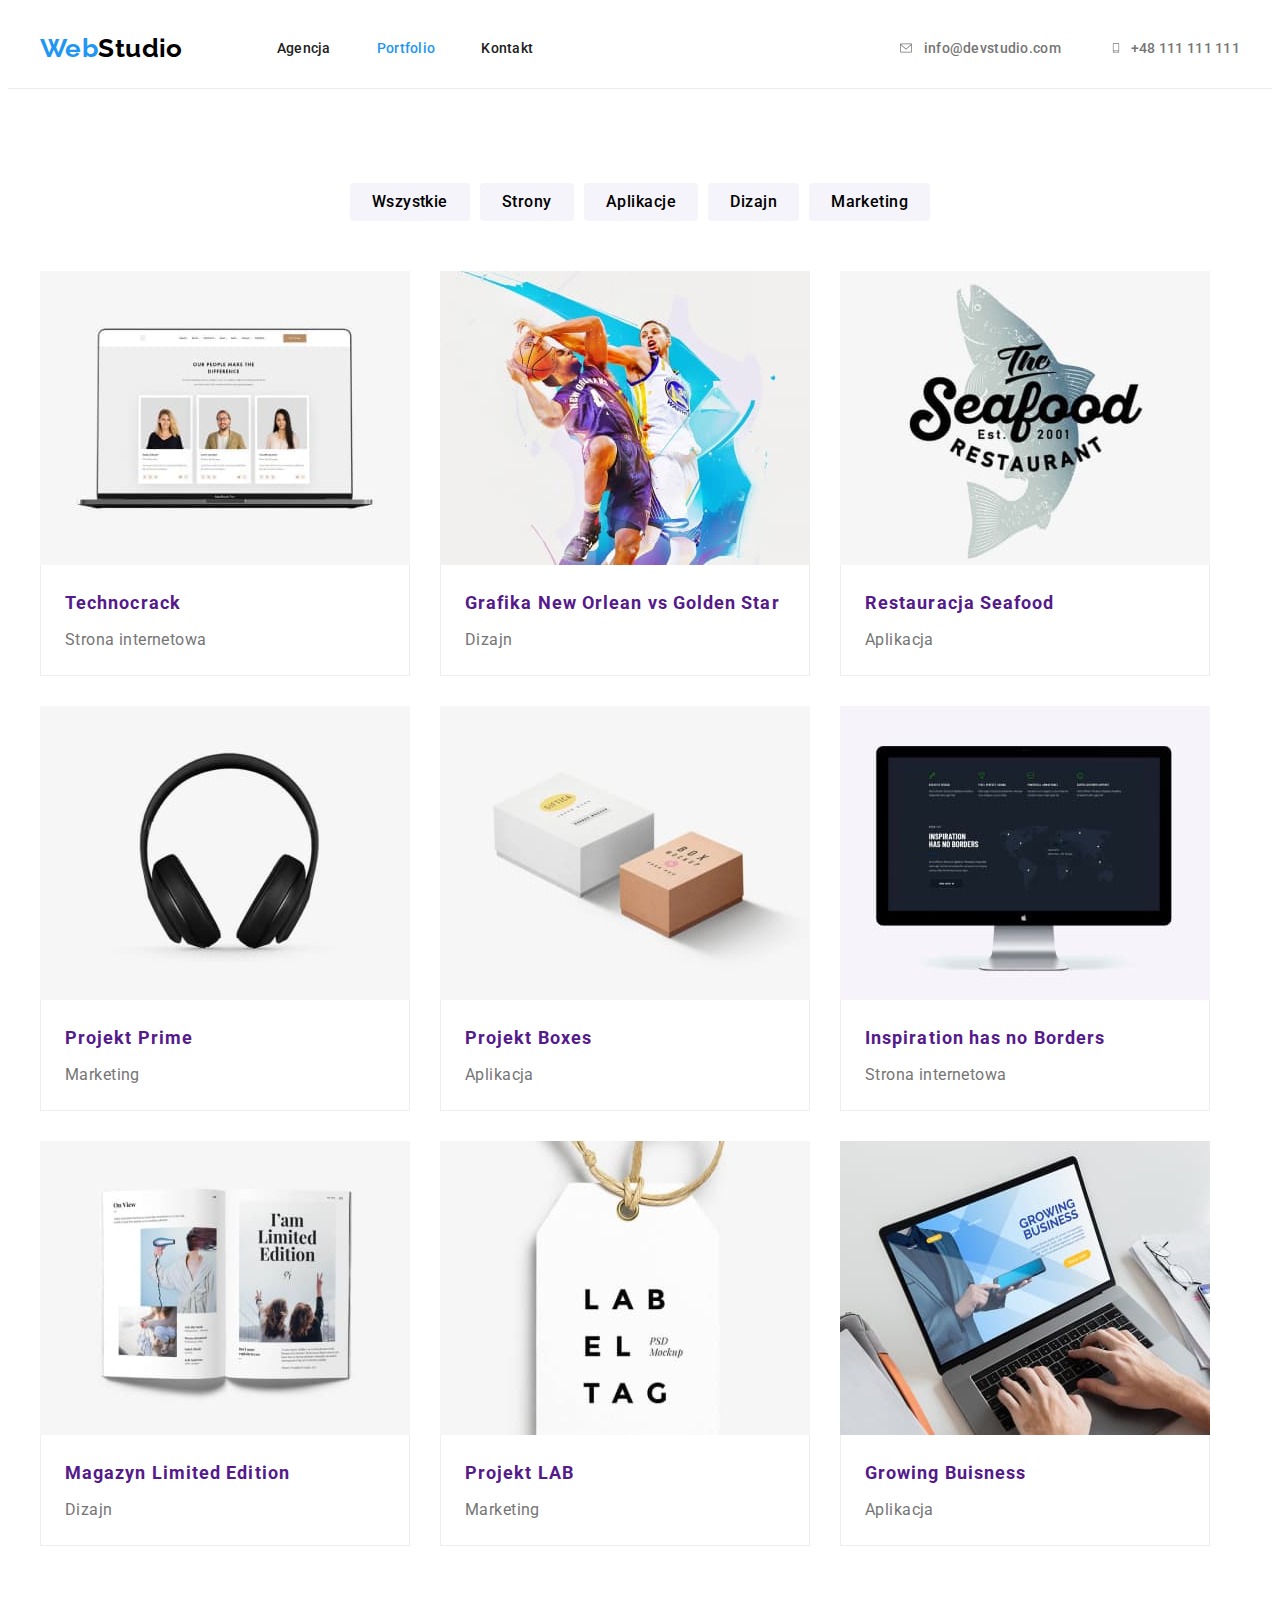
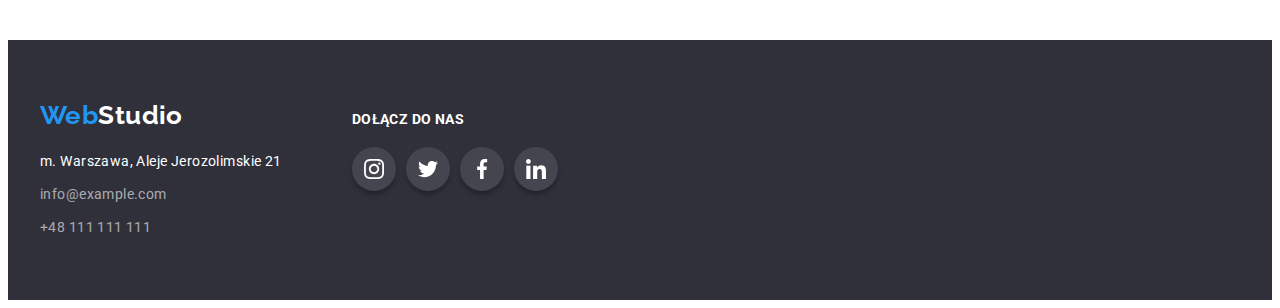
==== portfolio.html @ 5998f081 "Initial commit" ====
<!DOCTYPE html>
<html lang="pl">
  <!-- start head / metadane /-->
  <head>
    <meta charset="UTF-8" />
    <meta
      name="description"
      content="Projekt firmy Studio z Figma. Praca domowa #1 związana z kursem FullStack Developer w GoIT."
    />
    <meta http-equiv="X-UA-Compatible" content="IE=edge" />
    <meta name="viewport" content="width=device-width, initial-scale=1.0" />
    <link
      href="https://fonts.googleapis.com/css2?family=Raleway:wght@700&family=Roboto:wght@400;500;700;900&display=swap"
      rel="stylesheet"
    />
    <link rel="preconnect" href="https://fonts.googleapis.com" />
    <link rel="preconnect" href="https://fonts.gstatic.com" crossorigin />
    <link
      rel="stylesheet"
      href="https://cdnjs.cloudflare.com/ajax/libs/modern-normalize/2.0.0/modern-normalize.min.css"
      integrity="sha512-4xo8blKMVCiXpTaLzQSLSw3KFOVPWhm/TRtuPVc4WG6kUgjH6J03IBuG7JZPkcWMxJ5huwaBpOpnwYElP/m6wg=="
      crossorigin="anonymous"
      referrerpolicy="no-referrer"
    />
    <link rel="stylesheet" href="./css/styles.css" />
    <title>
      Studio - Portfolio | goit-markup-hw-02 | GoIT kurs FullStack Developer
    </title>
  </head>
  <!-- end head / metadane /-->

  <body>
    <!--start header-->
    <header>
      <div class="container top">
        <a class="logo-top" href="./index.html"
          ><span class="name-1">Web</span><span class="name-2">Studio</span></a
        >
        <nav class="navigation">
          <ul class="navigation-list list">
            <li class="navigation-item">
              <a href="./index.html" class="navigation-link">Agencja</a>
            </li>
            <li class="navigation-item">
              <a href="./portfolio.html" class="navigation-link current"
                >Portfolio</a
              >
            </li>
            <li class="navigation-item">
              <a href="#stopka" class="navigation-link">Kontakt</a>
            </li>
          </ul>
        </nav>
        <ul class="navigation-contact-list list">
          <li class="navigation-contact-item">
            <a href="mailto:info@devstudio.com" class="navigation-contact-link"
              ><svg class="icon-contact" width="16" height="12">
                <use
                  class="icon-envelope"
                  href="./images/icons.svg#icon-envelope"
                ></use>
              </svg>
              info@devstudio.com</a
            >
          </li>
          <li class="navigation-contact-item">
            <a href="tel:+48111111111" class="navigation-contact-link">
              <svg class="icon-contact" width="10" height="16">
                <use
                  class="icon-smartphone"
                  href="./images/icons.svg#icon-smartphone"
                ></use>
              </svg>
              +48 111 111 111</a
            >
          </li>
        </ul>
      </div>
    </header>
    <!--end header-->

    <!--start main-->
    <main>
      <section class="section">
        <div class="container">
          <ul class="button-portfolio-list list">
            <li>
              <button class="button-portfolio-item" type="button">
                Wszystkie
              </button>
            </li>
            <li>
              <button class="button-portfolio-item" type="button">
                Strony
              </button>
            </li>
            <li>
              <button class="button-portfolio-item" type="button">
                Aplikacje
              </button>
            </li>
            <li>
              <button class="button-portfolio-item" type="button">
                Dizajn
              </button>
            </li>
            <li>
              <button class="button-portfolio-item" type="button">
                Marketing
              </button>
            </li>
          </ul>
          <ul class="our-customers-list list">
            <li class="our-customers-item">
              <a class="our-customers-link" href=""
                ><img
                  class="logo-client-pic"
                  src="./images/portfolio/portfolio_project_img_1.jpg"
                  alt="laptop with pictures on it"
                  width="370"
                  height="294"
                />
                <div class="about-client">
                  <h3 class="client-name">Technocrack</h3>
                  <p class="client-service">Strona internetowa</p>
                </div></a
              >
            </li>
            <li class="our-customers-item">
              <a class="our-customers-link" href=""
                ><img
                  class="logo-client-pic"
                  src="./images/portfolio/portfolio_project_img_2.jpg"
                  alt="two basketball players fight for the ball in the air"
                  width="370"
                  height="294"
                />
                <div class="about-client">
                  <h3 class="client-name">Grafika New Orlean vs Golden Star</h3>
                  <p class="client-service">Dizajn</p>
                </div></a
              >
            </li>
            <li class="our-customers-item">
              <a class="our-customers-link" href=""
                ><img
                  class="logo-client-pic"
                  src="./images/portfolio/portfolio_project_img_3.jpg"
                  alt="restaurant name the seefood restaurant"
                  width="370"
                  height="294"
                />
                <div class="about-client">
                  <h3 class="client-name">Restauracja Seafood</h3>
                  <p class="client-service">Aplikacja</p>
                </div></a
              >
            </li>
            <li class="our-customers-item">
              <a class="our-customers-link" href=""
                ><img
                  class="logo-client-pic"
                  src="./images/portfolio/portfolio_project_img_4.jpg"
                  alt="black over-ear headphones"
                  width="370"
                  height="294"
                />
                <div class="about-client">
                  <h3 class="client-name">Projekt Prime</h3>
                  <p class="client-service">Marketing</p>
                </div></a
              >
            </li>
            <li class="our-customers-item">
              <a class="our-customers-link" href=""
                ><img
                  class="logo-client-pic"
                  src="./images/portfolio/portfolio_project_img_5.jpg"
                  alt="two cardboard boxes with company names"
                  width="370"
                  height="294"
                />
                <div class="about-client">
                  <h3 class="client-name">Projekt Boxes</h3>
                  <p class="client-service">Aplikacja</p>
                </div></a
              >
            </li>
            <li class="our-customers-item">
              <a class="our-customers-link" href=""
                ><img
                  class="logo-client-pic"
                  src="./images/portfolio/portfolio_project_img_6.jpg"
                  alt="monitor with web page turned on"
                  width="370"
                  height="294"
                />
                <div class="about-client">
                  <h3 class="client-name">Inspiration has no Borders</h3>
                  <p class="client-service">Strona internetowa</p>
                </div></a
              >
            </li>
            <li class="our-customers-item">
              <a class="our-customers-link" href=""
                ><img
                  class="logo-client-pic"
                  src="./images/portfolio/portfolio_project_img_7.jpg"
                  alt="limited series open book"
                  width="370"
                  height="294"
                />
                <div class="about-client">
                  <h3 class="client-name">Magazyn Limited Edition</h3>
                  <p class="client-service">Dizajn</p>
                </div></a
              >
            </li>
            <li class="our-customers-item">
              <a class="our-customers-link" href=""
                ><img
                  class="logo-client-pic"
                  src="./images/portfolio/portfolio_project_img_8.jpg"
                  alt="pendant design"
                  width="370"
                  height="294"
                />
                <div class="about-client">
                  <h3 class="client-name">Projekt LAB</h3>
                  <p class="client-service">Marketing</p>
                </div></a
              >
            </li>
            <li class="our-customers-item">
              <a class="our-customers-link" href=""
                ><img
                  class="logo-client-pic"
                  src="./images/portfolio/portfolio_project_img_9.jpg"
                  alt="someone is typing on a laptop keyboard"
                  width="370"
                  height="294"
                />
                <div class="about-client">
                  <h3 class="client-name">Growing Buisness</h3>
                  <p class="client-service">Aplikacja</p>
                </div></a
              >
            </li>
          </ul>
        </div>
      </section>
    </main>
    <!--end main-->

    <!--start footer-->
    <footer id="stopka" class="footer">
      <div class="container footer-wrap">
        <div class="bottom">
          <a class="logo-bottom" href="./index.html"
            ><span class="name-1">Web</span
            ><span class="name-3">Studio</span></a
          >
          <address class="address">
            <ul class="bottom-contact list">
              <li class="bottom-contact-item">
                <a
                  class="bottom-contact-address"
                  href="https://goo.gl/maps/BGaXXpHN84WvRaow5"
                  target="_blank"
                  rel="noreferrer noopener"
                  >m. Warszawa, Aleje Jerozolimskie 21</a
                >
              </li>
              <li class="bottom-contact-item">
                <a class="bottom-contact-link" href="mailto:info@example.com"
                  >info@example.com</a
                >
              </li>
              <li class="bottom-contact-item">
                <a class="bottom-contact-link" href="tel:+48111111111"
                  >+48 111 111 111</a
                >
              </li>
            </ul>
          </address>
        </div>
        <div class="social-icon-footer">
          <p class="social-title">DOŁĄCZ DO NAS</p>
          <ul class="social-icon-footer-list">
            <li class="social-icon-footer-item">
              <a class="social-icon-footer-link" href="https://instagram.com"
                ><svg><use href="./images/icons.svg#icon-instagram"></use></svg
              ></a>
            </li>
            <li class="social-icon-footer-item">
              <a class="social-icon-footer-link" href="https://twitter.com"
                ><svg><use href="./images/icons.svg#icon-twitter"></use></svg
              ></a>
            </li>
            <li class="social-icon-footer-item">
              <a class="social-icon-footer-link" href="https://facebook.com"
                ><svg><use href="./images/icons.svg#icon-facebook"></use></svg
              ></a>
            </li>
            <li class="social-icon-footer-item">
              <a class="social-icon-footer-link" href="https://linkedin.com"
                ><svg><use href="./images/icons.svg#icon-linkedin"></use></svg
              ></a>
            </li>
          </ul>
        </div>
      </div>
    </footer>
    <!--end footer-->
  </body>
</html>
---- css/styles.css ----
/* global variables */
:root {
  --main-font: "Roboto", sans-serif;
  --main-text-color: #212121;
  --secondary-text-color: #fff;
  --third-text-color: #757575;
  --fourth-color: #2196f3;
  --fifth-color: #f5f4fa;
  --background-color-1: #fff;
  --background-color-2: #2f303a;
  --logo-web-color: #2196f3;
  --logo-studio-first-color: #000;
  --logo-studio-second-color: #fff;
  --button-text-color: #000;
  --line-color: #ececec;
  --footer-color--1: rgba(255, 255, 255, 0.6);
  --footer-color--2: rgba(255, 255, 255, 0.1);
  --borderColor: #eee;
  --icon-style: #afb1b8;
}
/* end global variables */

/*body style*/
body {
  font-family: var(--main-font);
  background-color: var(--background-body-color);
  font-size: 14px;
  letter-spacing: 0.03em;
}
h1,
h2,
h3,
h4,
h5,
h6,
p {
  margin: 0;
}
img {
  display: block;
  max-width: 100%;
  height: auto;
}
button {
  display: block;
  cursor: pointer;
  border: none;
  border-radius: 4px;
}
ul,
ol {
  list-style: none;
  padding-left: 0;
  margin: 0;
}
a {
  text-decoration: none;
}
.section {
  padding-top: 94px;
  padding-bottom: 94px;
}
.container {
  width: 1200px;
  margin: 0 auto;
  padding: 0 15px;
}

header {
  border-bottom: 1px solid var(--line-color);
}
.hero {
  background-image: linear-gradient(
      rgba(47, 48, 58, 0.4),
      rgba(47, 48, 58, 0.4)
    ),
    url(../images/background.jpg);
  box-shadow: 0px 4px 4px 0px rgba(0, 0, 0, 0.25);
  background-repeat: no-repeat;
  background-size: cover;
  background-position: center;
  padding-top: 200px;
  padding-bottom: 200px;
  max-width: 1600px;
  height: 600px;
  margin: 0 auto;
}
.main-title {
  color: var(--secondary-text-color);
  font-weight: 900;
  font-size: 44px;
  line-height: 1.36;
  letter-spacing: 0.06em;
  text-align: center;
  text-transform: uppercase;
  max-width: 696px;
  margin: 0 auto;
}

.what-we-do-title {
  font-weight: 700;
  font-size: 36px;
  line-height: 1.17;
}
.list {
  list-style: none;
  margin: 0;
  padding: 0;
}
/*end body style*/

.top {
  display: flex;
  align-items: center;
}
.navigation-list {
  display: flex;
  padding-top: 32px;
  padding-bottom: 32px;
  gap: 46px;
}
.navigation-link {
  font-weight: 500;
  line-height: 1.17;
  letter-spacing: 0.02em;
  color: var(--main-text-color);
}
.navigation-contact-list {
  font-weight: 500;
  display: flex;
  margin-left: auto;
  gap: 50px;
  padding-top: 32px;
  padding-bottom: 32px;
  align-items: center;
}
.navigation-contact-link {
  font-weight: 500;
  line-height: 1.17;
  color: var(--third-text-color);
  letter-spacing: 0.02em;
  display: flex;
  align-items: center;
}

.current {
  color: var(--fourth-color);
}
.main-button {
  font-family: inherit;
  font-weight: 700;
  font-size: 16px;
  line-height: 1.36;
  color: var(--secondary-text-color);
  background-color: var(--fourth-color);
  padding: 10px 40px;
  letter-spacing: 0.06em;
  border: rgba(255, 255, 255, 0.15);
  box-shadow: 0px 4px 4px rgba(0, 0, 0, 0.15);
  border-radius: 4px;
  margin: 0 auto;
  cursor: pointer;
  margin-top: 30px;
}

.button-menu:hover,
.button-menu:focus {
  cursor: pointer;
}
.button-portfolio-list {
  display: flex;
  gap: 10px;
  justify-content: center;
  margin-bottom: 50px;
}
.button-portfolio-item {
  font-family: inherit;
  font-weight: 500;
  font-size: 16px;
  line-height: 1.62;
  letter-spacing: 0.03em;
  text-align: center;
  background: var(--fifth-color);
  cursor: pointer;
  border: #fff;
  border-radius: 4px;
  padding: 6px 22px;
}
.button-portfolio-item:hover,
.button-portfolio-item:focus-visible {
  color: var(--secondary-text-color);
  background-color: var(--fourth-color);
  box-shadow: 0px 4px 4px 0px rgba(0, 0, 0, 0.25);
}
.footer {
  padding-top: 60px;
  padding-bottom: 60px;
  background-color: var(--background-color-2);
}
.bottom-contact {
  line-height: 1.71;
}
.address {
  margin-top: 20px;
  max-width: 246px;
}
.bottom-contact-item:not(:last-child) {
  margin-bottom: 9px;
}

.bottom-contact-address {
  line-height: 1.71;
  color: var(--secondary-text-color);
  text-decoration: inherit;
  font-style: normal;
}
.bottom-contact-link {
  line-height: 1.71;
  letter-spacing: 0.03em;
  color: var(--footer-color--1);
  text-decoration: inherit;
  font-style: normal;
}
.navigation-link:hover,
.navigation-link:focus,
.bottom-contact-address:hover,
.bottom-contact-address:focus,
.bottom-contact-link:hover,
.bottom-contact-link:focus,
.icon-contact:focus,
.icon-contact:hover {
  color: var(--fourth-color);
  cursor: pointer;
}
.navigation-contact-item:hover,
.navigation-contact-item:focus,
.navigation-contact-link:focus,
.navigation-contact-link:hover {
  color: var(--fourth-color);
  cursor: pointer;
  fill: currentColor;
}

/*end links*/

/*studio-name - > color of name Studio Web */
.logo-top,
.logo-bottom {
  font-family: "Raleway", sans-serif;
  font-weight: 700;
  font-style: bold;
  font-size: 26px;
  line-height: 1.17;
  margin-right: 94px;
}
.name-1 {
  color: var(--logo-web-color);
}
.name-2 {
  color: var(--logo-studio-first-color);
}
.name-3 {
  color: var(--logo-studio-second-color);
}

/* team name */
.about-us-team-name {
  background-color: var(--fifth-color);
}
.team-name-title {
  text-align: center;
}
.team-name-list {
  display: flex;
  gap: 30px;
}
.team-name-title {
  font-weight: 700;
  font-size: 36px;
  line-height: 1.17;
  margin-bottom: 50px;
}
.team-name-item {
  background-color: var(--background-color-1);
  border-radius: 0 0 4px 4px;
  box-shadow: 0px 1px 3px rgba(0, 0, 0, 0.12), 0px 1px 1px rgba(0, 0, 0, 0.14),
    0px 2px 1px rgba(0, 0, 0, 0.2);
}
.team-describe {
  padding-top: 30px;
  padding-bottom: 30px;
}
.team-name,
.team-position {
  text-align: center;
}
.team-name {
  font-weight: 500;
  font-size: 16px;
  line-height: 1.17;
  margin-bottom: 10px;
}
.team-position {
  font-size: 16px;
  line-height: 1.17;
  color: var(--third-text-color);
  margin-bottom: 16px;
}
/*end team name*/
.lorem {
  padding-bottom: 0px;
}
.lorem-list {
  display: flex;
  gap: 30px;
  text-align: left;
  justify-content: center;
}
.lorem-title {
  font-weight: 700;
  font-size: 14px;
  line-height: 1.17;
}
.lorem-description {
  font-size: 14px;
  line-height: 1.71;
  color: var(--third-text-color);
  margin-top: 10px;
  flex-wrap: nowrap;
  width: 270px;
}
.what-we-do-title {
  font-weight: 700;
  font-size: 36px;
  line-height: 1.17;
  text-align: center;
  margin-bottom: 50px;
}
.what-we-do-list {
  display: flex;
  justify-content: space-between;
  gap: 30px;
}
.our-customers-list {
  display: flex;
  flex-wrap: wrap;
  gap: 30px;
}
.our-customers-link {
  display: block;
}

.our-customers-item a:hover,
.our-customers-item a:focus,
.our-customers-item:hover,
.our-customers-item:focus,
.our-customers-link:hover,
.our-customers-link:focus {
  cursor: pointer;
  box-shadow: 0px 4px 4px rgba(0, 0, 0, 0.25);
}
.about-client {
  padding: 20px 24px;
  border-right: 1px solid var(--borderColor);
  border-bottom: 1px solid var(--borderColor);
  border-left: 1px solid var(--borderColor);
}
.client-name {
  font-weight: 700;
  font-size: 18px;
  line-height: 2;
  letter-spacing: 0.06em;
  text-align: left;
  margin-bottom: 4px;
}
.client-service {
  font-size: 16px;
  line-height: 1.87;
  color: var(--third-text-color);
  text-align: left;
}

/* ----- nasi klienci - our client-----*/
.our-client {
  font-size: 36px;
  font-weight: 700;
  line-height: 1.14;
  text-align: center;
  margin-bottom: 50px;
}
/* ----- end nasi klienci - our client-----*/

/* ----- icons -----*/
.icon-contact {
  margin-right: 10px;
  fill: currentColor;
}
.social-icon-list {
  display: flex;
  gap: 10px;
  justify-content: center;
}
.social-icon-list svg {
  fill: currentColor;
  width: 20px;
  height: 20px;
}
.social-icon-link {
  width: 44px;
  height: 44px;
  display: flex;
  align-items: center;
  justify-content: center;
  border-radius: 50%;
  color: var(--icon-style);
}
.social-icon-link:hover,
.social-icon-link:focus {
  cursor: pointer;
  color: var(--background-color-1);
  background-color: var(--fourth-color);
}
.lorem-icon {
  background-color: var(--fifth-color);
  margin-bottom: 30px;
  width: 270px;
  height: 120px;
  display: flex;
  align-items: center;
  justify-content: center;
}
.lorem-icon svg {
  width: 70px;
  height: 70px;
}
.our-client-logo-list {
  display: flex;
  gap: 30px;
}
.our-client-link {
  display: flex;
  justify-content: center;
  align-items: center;
  width: 170px;
  height: 92px;
  border: 1px solid currentColor;
  color: var(--icon-style);
  border-radius: 4px;
}
.our-client-link:hover,
.our-client-link:focus {
  cursor: pointer;
  color: var(--fourth-color);
}

.our-client-logo-list svg {
  fill: currentColor;
}

.social-title {
  font-weight: 700;
  text-transform: uppercase;
  color: var(--secondary-text-color);
  margin-bottom: 20px;
}
.social-icon-footer {
  margin-left: 70px;
}
.social-icon-footer-list {
  display: flex;
  gap: 10px;
  justify-content: center;
}
.social-icon-footer-list svg {
  width: 20px;
  height: 20px;
  fill: var(--background-color-1);
}
.social-icon-footer-link {
  display: flex;
  align-items: center;
  justify-content: center;
  width: 44px;
  height: 44px;
  border-radius: 50%;
  background-color: var(--footer-color--2);

  box-shadow: 0px 4px 4px rgba(0, 0, 0, 0.25);
}
.social-icon-footer-link:hover,
.social-icon-footer-link:focus {
  border-radius: 50%;
  fill: currentColor;
  background: var(--fourth-color);
}
/* ----- end icons ----- */
.footer-wrap {
  display: flex;
  align-items: baseline;
}
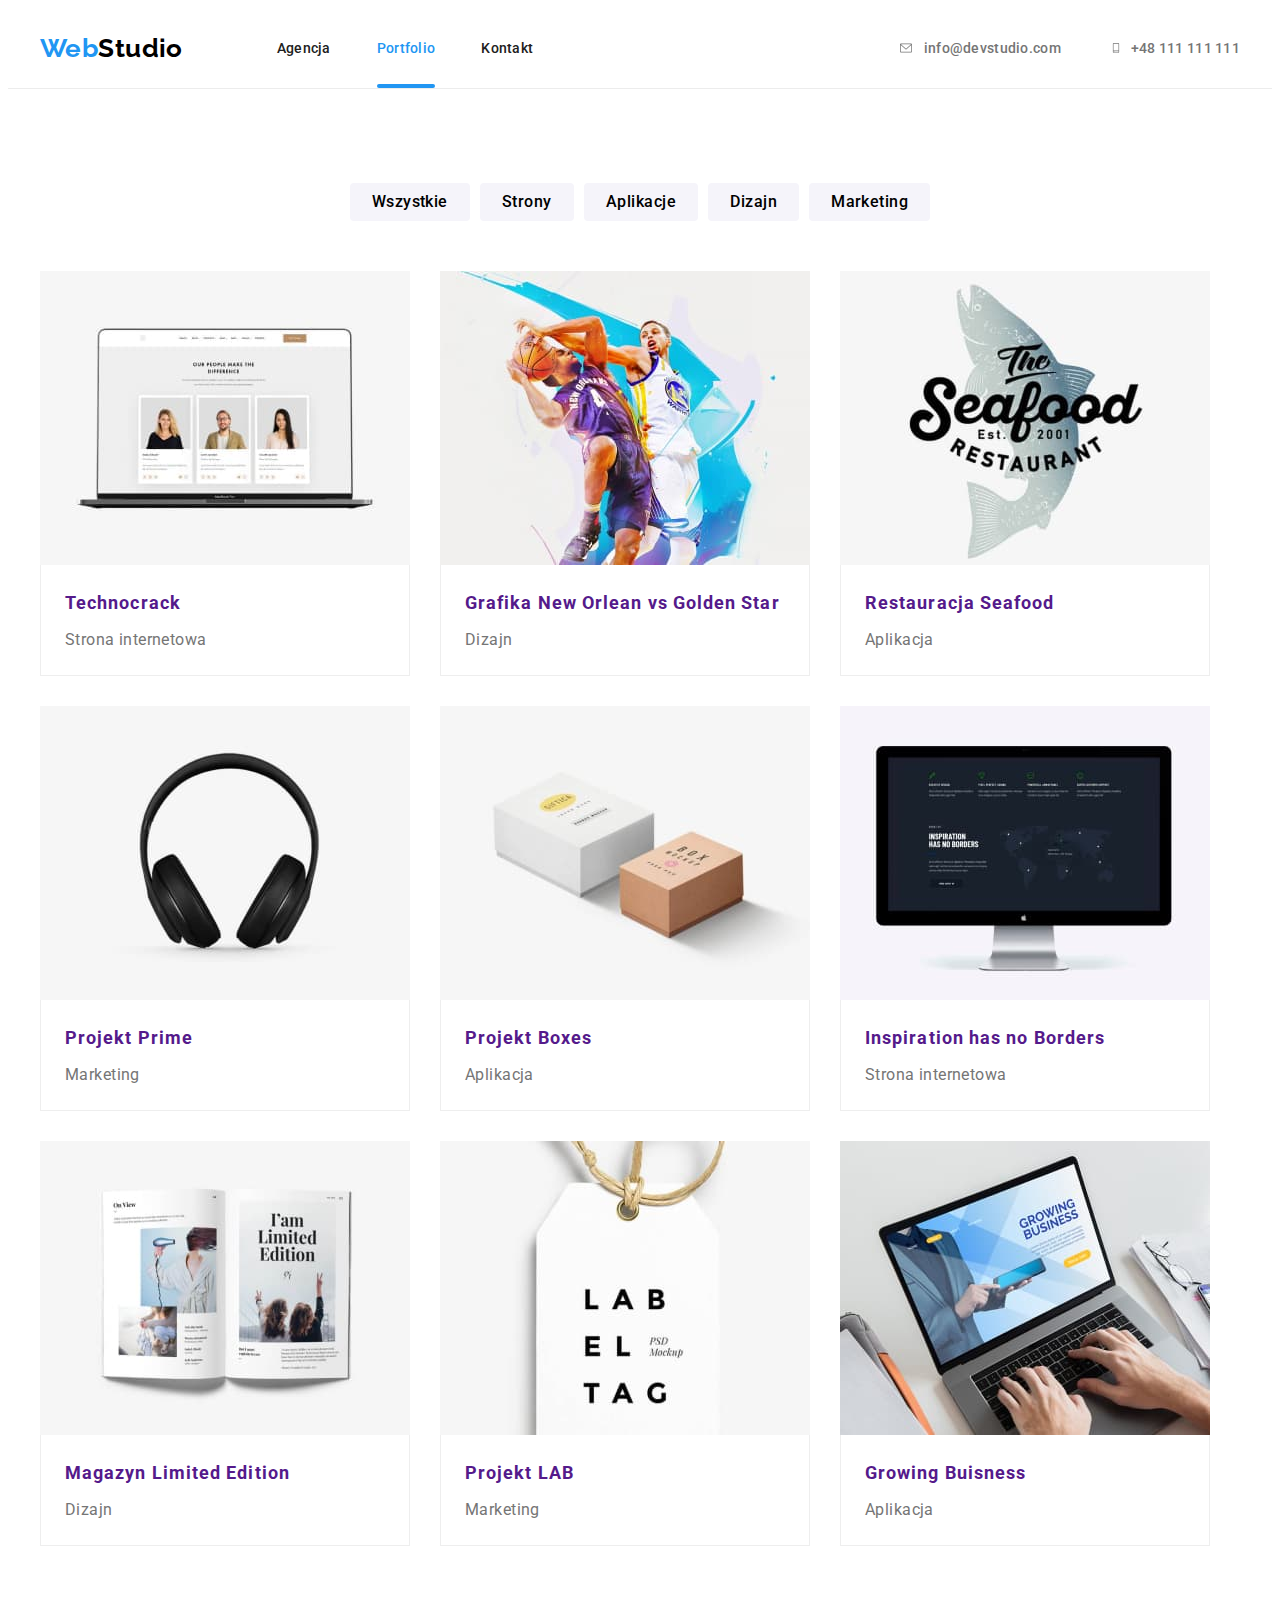
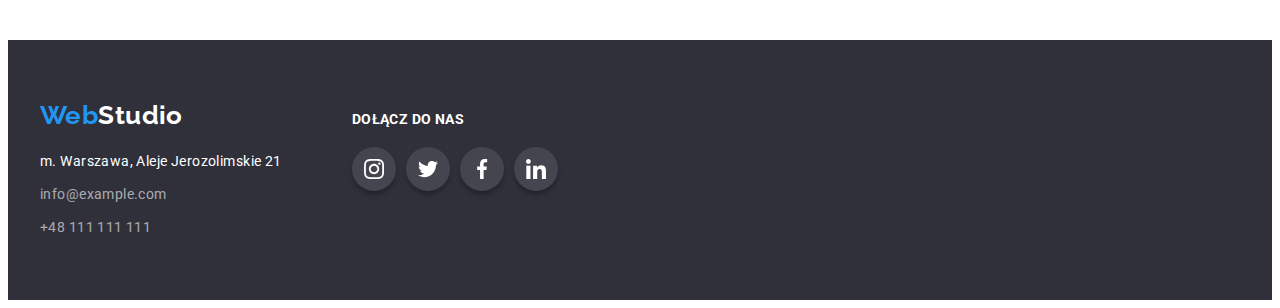
==== commit 0846a5e3: "finish homework" ====
--- a/portfolio.html
+++ b/portfolio.html
@@ -5,7 +5,7 @@
     <meta charset="UTF-8" />
     <meta
       name="description"
-      content="Projekt firmy Studio z Figma. Praca domowa #1 związana z kursem FullStack Developer w GoIT."
+      content="Projekt firmy Studio z Figma. Praca domowa #5 związana z kursem FullStack Developer w GoIT."
     />
     <meta http-equiv="X-UA-Compatible" content="IE=edge" />
     <meta name="viewport" content="width=device-width, initial-scale=1.0" />
@@ -23,9 +23,7 @@
       referrerpolicy="no-referrer"
     />
     <link rel="stylesheet" href="./css/styles.css" />
-    <title>
-      Studio - Portfolio | goit-markup-hw-02 | GoIT kurs FullStack Developer
-    </title>
+    <title>WebStudio | goit-markup-hw-05 | GoIT kurs FullStack Developer</title>
   </head>
   <!-- end head / metadane /-->
 
@@ -47,7 +45,7 @@
               >
             </li>
             <li class="navigation-item">
-              <a href="#stopka" class="navigation-link">Kontakt</a>
+              <a href="" class="navigation-link">Kontakt</a>
             </li>
           </ul>
         </nav>
@@ -112,14 +110,25 @@
           </ul>
           <ul class="our-customers-list list">
             <li class="our-customers-item">
-              <a class="our-customers-link" href=""
-                ><img
-                  class="logo-client-pic"
-                  src="./images/portfolio/portfolio_project_img_1.jpg"
-                  alt="laptop with pictures on it"
-                  width="370"
-                  height="294"
-                />
+              <a class="our-customers-link" href="">
+                <div class="not-visibility-description">
+                  <img
+                    class="logo-client-pic"
+                    src="./images/portfolio/portfolio_project_img_1.jpg"
+                    alt="laptop with pictures on it"
+                    width="370"
+                    height="294"
+                  />
+                  <div class="hidden-description">
+                    <p class="description">
+                      Technocrack jest popularną platformą wykorzystywaną do
+                      rozpowszechniania koronawirusa. Firmy wykorzystują tę
+                      platformę do celów szpiegowskich i ataków na
+                      niezabezpieczone serwery konkurencji
+                    </p>
+                  </div>
+                </div>
+
                 <div class="about-client">
                   <h3 class="client-name">Technocrack</h3>
                   <p class="client-service">Strona internetowa</p>
@@ -128,13 +137,23 @@
             </li>
             <li class="our-customers-item">
               <a class="our-customers-link" href=""
-                ><img
-                  class="logo-client-pic"
-                  src="./images/portfolio/portfolio_project_img_2.jpg"
-                  alt="two basketball players fight for the ball in the air"
-                  width="370"
-                  height="294"
-                />
+                ><div class="not-visibility-description">
+                  <img
+                    class="logo-client-pic"
+                    src="./images/portfolio/portfolio_project_img_2.jpg"
+                    alt="two basketball players fight for the ball in the air"
+                    width="370"
+                    height="294"
+                  />
+                  <div class="hidden-description">
+                    <p class="description">
+                      Technocrack jest popularną platformą wykorzystywaną do
+                      rozpowszechniania koronawirusa. Firmy wykorzystują tę
+                      platformę do celów szpiegowskich i ataków na
+                      niezabezpieczone serwery konkurencji
+                    </p>
+                  </div>
+                </div>
                 <div class="about-client">
                   <h3 class="client-name">Grafika New Orlean vs Golden Star</h3>
                   <p class="client-service">Dizajn</p>
@@ -143,13 +162,23 @@
             </li>
             <li class="our-customers-item">
               <a class="our-customers-link" href=""
-                ><img
-                  class="logo-client-pic"
-                  src="./images/portfolio/portfolio_project_img_3.jpg"
-                  alt="restaurant name the seefood restaurant"
-                  width="370"
-                  height="294"
-                />
+                ><div class="not-visibility-description">
+                  <img
+                    class="logo-client-pic"
+                    src="./images/portfolio/portfolio_project_img_3.jpg"
+                    alt="restaurant name the seefood restaurant"
+                    width="370"
+                    height="294"
+                  />
+                  <div class="hidden-description">
+                    <p class="description">
+                      Technocrack jest popularną platformą wykorzystywaną do
+                      rozpowszechniania koronawirusa. Firmy wykorzystują tę
+                      platformę do celów szpiegowskich i ataków na
+                      niezabezpieczone serwery konkurencji
+                    </p>
+                  </div>
+                </div>
                 <div class="about-client">
                   <h3 class="client-name">Restauracja Seafood</h3>
                   <p class="client-service">Aplikacja</p>
@@ -158,13 +187,23 @@
             </li>
             <li class="our-customers-item">
               <a class="our-customers-link" href=""
-                ><img
-                  class="logo-client-pic"
-                  src="./images/portfolio/portfolio_project_img_4.jpg"
-                  alt="black over-ear headphones"
-                  width="370"
-                  height="294"
-                />
+                ><div class="not-visibility-description">
+                  <img
+                    class="logo-client-pic"
+                    src="./images/portfolio/portfolio_project_img_4.jpg"
+                    alt="black over-ear headphones"
+                    width="370"
+                    height="294"
+                  />
+                  <div class="hidden-description">
+                    <p class="description">
+                      Technocrack jest popularną platformą wykorzystywaną do
+                      rozpowszechniania koronawirusa. Firmy wykorzystują tę
+                      platformę do celów szpiegowskich i ataków na
+                      niezabezpieczone serwery konkurencji
+                    </p>
+                  </div>
+                </div>
                 <div class="about-client">
                   <h3 class="client-name">Projekt Prime</h3>
                   <p class="client-service">Marketing</p>
@@ -173,13 +212,23 @@
             </li>
             <li class="our-customers-item">
               <a class="our-customers-link" href=""
-                ><img
-                  class="logo-client-pic"
-                  src="./images/portfolio/portfolio_project_img_5.jpg"
-                  alt="two cardboard boxes with company names"
-                  width="370"
-                  height="294"
-                />
+                ><div class="not-visibility-description">
+                  <img
+                    class="logo-client-pic"
+                    src="./images/portfolio/portfolio_project_img_5.jpg"
+                    alt="two cardboard boxes with company names"
+                    width="370"
+                    height="294"
+                  />
+                  <div class="hidden-description">
+                    <p class="description">
+                      Technocrack jest popularną platformą wykorzystywaną do
+                      rozpowszechniania koronawirusa. Firmy wykorzystują tę
+                      platformę do celów szpiegowskich i ataków na
+                      niezabezpieczone serwery konkurencji
+                    </p>
+                  </div>
+                </div>
                 <div class="about-client">
                   <h3 class="client-name">Projekt Boxes</h3>
                   <p class="client-service">Aplikacja</p>
@@ -188,13 +237,23 @@
             </li>
             <li class="our-customers-item">
               <a class="our-customers-link" href=""
-                ><img
-                  class="logo-client-pic"
-                  src="./images/portfolio/portfolio_project_img_6.jpg"
-                  alt="monitor with web page turned on"
-                  width="370"
-                  height="294"
-                />
+                ><div class="not-visibility-description">
+                  <img
+                    class="logo-client-pic"
+                    src="./images/portfolio/portfolio_project_img_6.jpg"
+                    alt="monitor with web page turned on"
+                    width="370"
+                    height="294"
+                  />
+                  <div class="hidden-description">
+                    <p class="description">
+                      Technocrack jest popularną platformą wykorzystywaną do
+                      rozpowszechniania koronawirusa. Firmy wykorzystują tę
+                      platformę do celów szpiegowskich i ataków na
+                      niezabezpieczone serwery konkurencji
+                    </p>
+                  </div>
+                </div>
                 <div class="about-client">
                   <h3 class="client-name">Inspiration has no Borders</h3>
                   <p class="client-service">Strona internetowa</p>
@@ -203,13 +262,23 @@
             </li>
             <li class="our-customers-item">
               <a class="our-customers-link" href=""
-                ><img
-                  class="logo-client-pic"
-                  src="./images/portfolio/portfolio_project_img_7.jpg"
-                  alt="limited series open book"
-                  width="370"
-                  height="294"
-                />
+                ><div class="not-visibility-description">
+                  <img
+                    class="logo-client-pic"
+                    src="./images/portfolio/portfolio_project_img_7.jpg"
+                    alt="limited series open book"
+                    width="370"
+                    height="294"
+                  />
+                  <div class="hidden-description">
+                    <p class="description">
+                      Technocrack jest popularną platformą wykorzystywaną do
+                      rozpowszechniania koronawirusa. Firmy wykorzystują tę
+                      platformę do celów szpiegowskich i ataków na
+                      niezabezpieczone serwery konkurencji
+                    </p>
+                  </div>
+                </div>
                 <div class="about-client">
                   <h3 class="client-name">Magazyn Limited Edition</h3>
                   <p class="client-service">Dizajn</p>
@@ -218,13 +287,23 @@
             </li>
             <li class="our-customers-item">
               <a class="our-customers-link" href=""
-                ><img
-                  class="logo-client-pic"
-                  src="./images/portfolio/portfolio_project_img_8.jpg"
-                  alt="pendant design"
-                  width="370"
-                  height="294"
-                />
+                ><div class="not-visibility-description">
+                  <img
+                    class="logo-client-pic"
+                    src="./images/portfolio/portfolio_project_img_8.jpg"
+                    alt="pendant design"
+                    width="370"
+                    height="294"
+                  />
+                  <div class="hidden-description">
+                    <p class="description">
+                      Technocrack jest popularną platformą wykorzystywaną do
+                      rozpowszechniania koronawirusa. Firmy wykorzystują tę
+                      platformę do celów szpiegowskich i ataków na
+                      niezabezpieczone serwery konkurencji
+                    </p>
+                  </div>
+                </div>
                 <div class="about-client">
                   <h3 class="client-name">Projekt LAB</h3>
                   <p class="client-service">Marketing</p>
@@ -233,13 +312,23 @@
             </li>
             <li class="our-customers-item">
               <a class="our-customers-link" href=""
-                ><img
-                  class="logo-client-pic"
-                  src="./images/portfolio/portfolio_project_img_9.jpg"
-                  alt="someone is typing on a laptop keyboard"
-                  width="370"
-                  height="294"
-                />
+                ><div class="not-visibility-description">
+                  <img
+                    class="logo-client-pic"
+                    src="./images/portfolio/portfolio_project_img_9.jpg"
+                    alt="someone is typing on a laptop keyboard"
+                    width="370"
+                    height="294"
+                  />
+                  <div class="hidden-description">
+                    <p class="description">
+                      Technocrack jest popularną platformą wykorzystywaną do
+                      rozpowszechniania koronawirusa. Firmy wykorzystują tę
+                      platformę do celów szpiegowskich i ataków na
+                      niezabezpieczone serwery konkurencji
+                    </p>
+                  </div>
+                </div>
                 <div class="about-client">
                   <h3 class="client-name">Growing Buisness</h3>
                   <p class="client-service">Aplikacja</p>
@@ -253,7 +342,7 @@
     <!--end main-->
 
     <!--start footer-->
-    <footer id="stopka" class="footer">
+    <footer class="footer">
       <div class="container footer-wrap">
         <div class="bottom">
           <a class="logo-bottom" href="./index.html"
--- a/css/styles.css
+++ b/css/styles.css
@@ -17,6 +17,7 @@
   --footer-color--2: rgba(255, 255, 255, 0.1);
   --borderColor: #eee;
   --icon-style: #afb1b8;
+  --cubic-bezier: (0.4, 0, 0.2, 1);
 }
 /* end global variables */
 
@@ -146,6 +147,17 @@
 .current {
   color: var(--fourth-color);
 }
+.current::after {
+  content: "";
+  display: block;
+  position: relative;
+  position: absolute;
+  width: 58px;
+  height: 4px;
+  margin-top: 28px;
+  background: var(--fourth-color);
+  border-radius: 2px;
+}
 .main-button {
   font-family: inherit;
   font-weight: 700;
@@ -166,6 +178,8 @@
 .button-menu:hover,
 .button-menu:focus {
   cursor: pointer;
+  transition-duration: 250ms;
+  transition-timing-function: var(--cubic-bezier);
 }
 .button-portfolio-list {
   display: flex;
@@ -191,6 +205,8 @@
   color: var(--secondary-text-color);
   background-color: var(--fourth-color);
   box-shadow: 0px 4px 4px 0px rgba(0, 0, 0, 0.25);
+  transition-duration: 250ms;
+  transition-timing-function: var(--cubic-bezier);
 }
 .footer {
   padding-top: 60px;
@@ -216,7 +232,6 @@
 }
 .bottom-contact-link {
   line-height: 1.71;
-  letter-spacing: 0.03em;
   color: var(--footer-color--1);
   text-decoration: inherit;
   font-style: normal;
@@ -231,6 +246,8 @@
 .icon-contact:hover {
   color: var(--fourth-color);
   cursor: pointer;
+  transition-duration: 250ms;
+  transition-timing-function: var(--cubic-bezier);
 }
 .navigation-contact-item:hover,
 .navigation-contact-item:focus,
@@ -239,6 +256,8 @@
   color: var(--fourth-color);
   cursor: pointer;
   fill: currentColor;
+  transition-duration: 250ms;
+  transition-timing-function: var(--cubic-bezier);
 }
 
 /*end links*/
@@ -358,6 +377,8 @@
 .our-customers-link:focus {
   cursor: pointer;
   box-shadow: 0px 4px 4px rgba(0, 0, 0, 0.25);
+  transition-duration: 250ms;
+  transition-timing-function: var(--cubic-bezier);
 }
 .about-client {
   padding: 20px 24px;
@@ -419,6 +440,8 @@
   cursor: pointer;
   color: var(--background-color-1);
   background-color: var(--fourth-color);
+  transition-duration: 250ms;
+  transition-timing-function: var(--cubic-bezier);
 }
 .lorem-icon {
   background-color: var(--fifth-color);
@@ -451,6 +474,8 @@
 .our-client-link:focus {
   cursor: pointer;
   color: var(--fourth-color);
+  transition-duration: 250ms;
+  transition-timing-function: var(--cubic-bezier);
 }
 
 .our-client-logo-list svg {
@@ -492,9 +517,105 @@
   border-radius: 50%;
   fill: currentColor;
   background: var(--fourth-color);
+  transition-duration: 250ms;
+  transition-timing-function: var(--cubic-bezier);
 }
 /* ----- end icons ----- */
 .footer-wrap {
   display: flex;
   align-items: baseline;
 }
+.what-we-do-item {
+  position: relative;
+}
+.label {
+  font-family: inherit;
+  font-weight: 700;
+  line-height: 1.17;
+  color: var(--fifth-color);
+  text-align: center;
+  text-transform: uppercase;
+  padding: 27px;
+  text-align: center;
+}
+.box-text-1,
+.box-text-2,
+.box-text-3 {
+  position: absolute;
+  width: 370px;
+  height: 70px;
+  background-color: rgba(47, 48, 58, 0.8);
+  border: 1px solid var(--button-text-color);
+  box-shadow: 0px 4px 4px rgba(0, 0, 0, 0.25);
+  bottom: 0;
+}
+.not-visibility-description {
+  position: relative;
+  overflow: hidden;
+}
+.description {
+  position: absolute;
+  max-width: 370px;
+  left: 0;
+  top: 0;
+  font-family: inherit;
+  font-size: 18px;
+  line-height: 1.56;
+  color: var(--fifth-color);
+  background: rgba(33, 150, 243, 0.9);
+  padding: 49px 45px 49px 24px;
+  transform: translateY(100%);
+  transition-duration: 250ms;
+  transition-timing-function: var(--cubic-bezier);
+}
+.not-visibility-description:hover .description,
+.our-customers-item:hover .description {
+  transform: translateY(0);
+}
+/**************** zadanie 5 okno modalne BACKDROP ***************/
+.backdrop {
+  width: 100%;
+  height: 100%;
+  top: 0;
+  left: 0;
+  position: fixed;
+  background-color: rgba(0, 0, 0, 0.2);
+  transition-property: opacity, visibility;
+  transition-duration: 250ms;
+  transition-timing-function: var(--cubic-bezier);
+  pointer-events: painted;
+}
+.modal {
+  position: absolute;
+  margin: auto;
+  top: 0;
+  right: 0;
+  bottom: 0;
+  left: 0;
+  width: 528px;
+  height: 581px;
+  border-radius: 4px;
+  background: #ffffff;
+  box-shadow: 0px 1px 3px rgba(0, 0, 0, 0.12), 0px 1px 1px rgba(0, 0, 0, 0.14),
+    0px 2px 1px rgba(0, 0, 0, 0.2);
+}
+.modal-close {
+  position: relative;
+  width: 30px;
+  height: 30px;
+  left: 490px;
+  top: 8px;
+  border-radius: 50%;
+  background-color: var(--fourth-color);
+  box-shadow: 0px 1px 3px rgba(0, 0, 0, 0.12), 0px 1px 1px rgba(0, 0, 0, 0.14),
+    0px 2px 1px rgba(0, 0, 0, 0.2);
+}
+
+.is-hidden {
+  opacity: 0;
+  visibility: hidden;
+  pointer-events: none;
+  transform: translateX(50) translateY(50) scale(1.5) rotate(0deg)
+    skew(0deg, 0deg);
+}
+/************ END BACKDROP ************************/
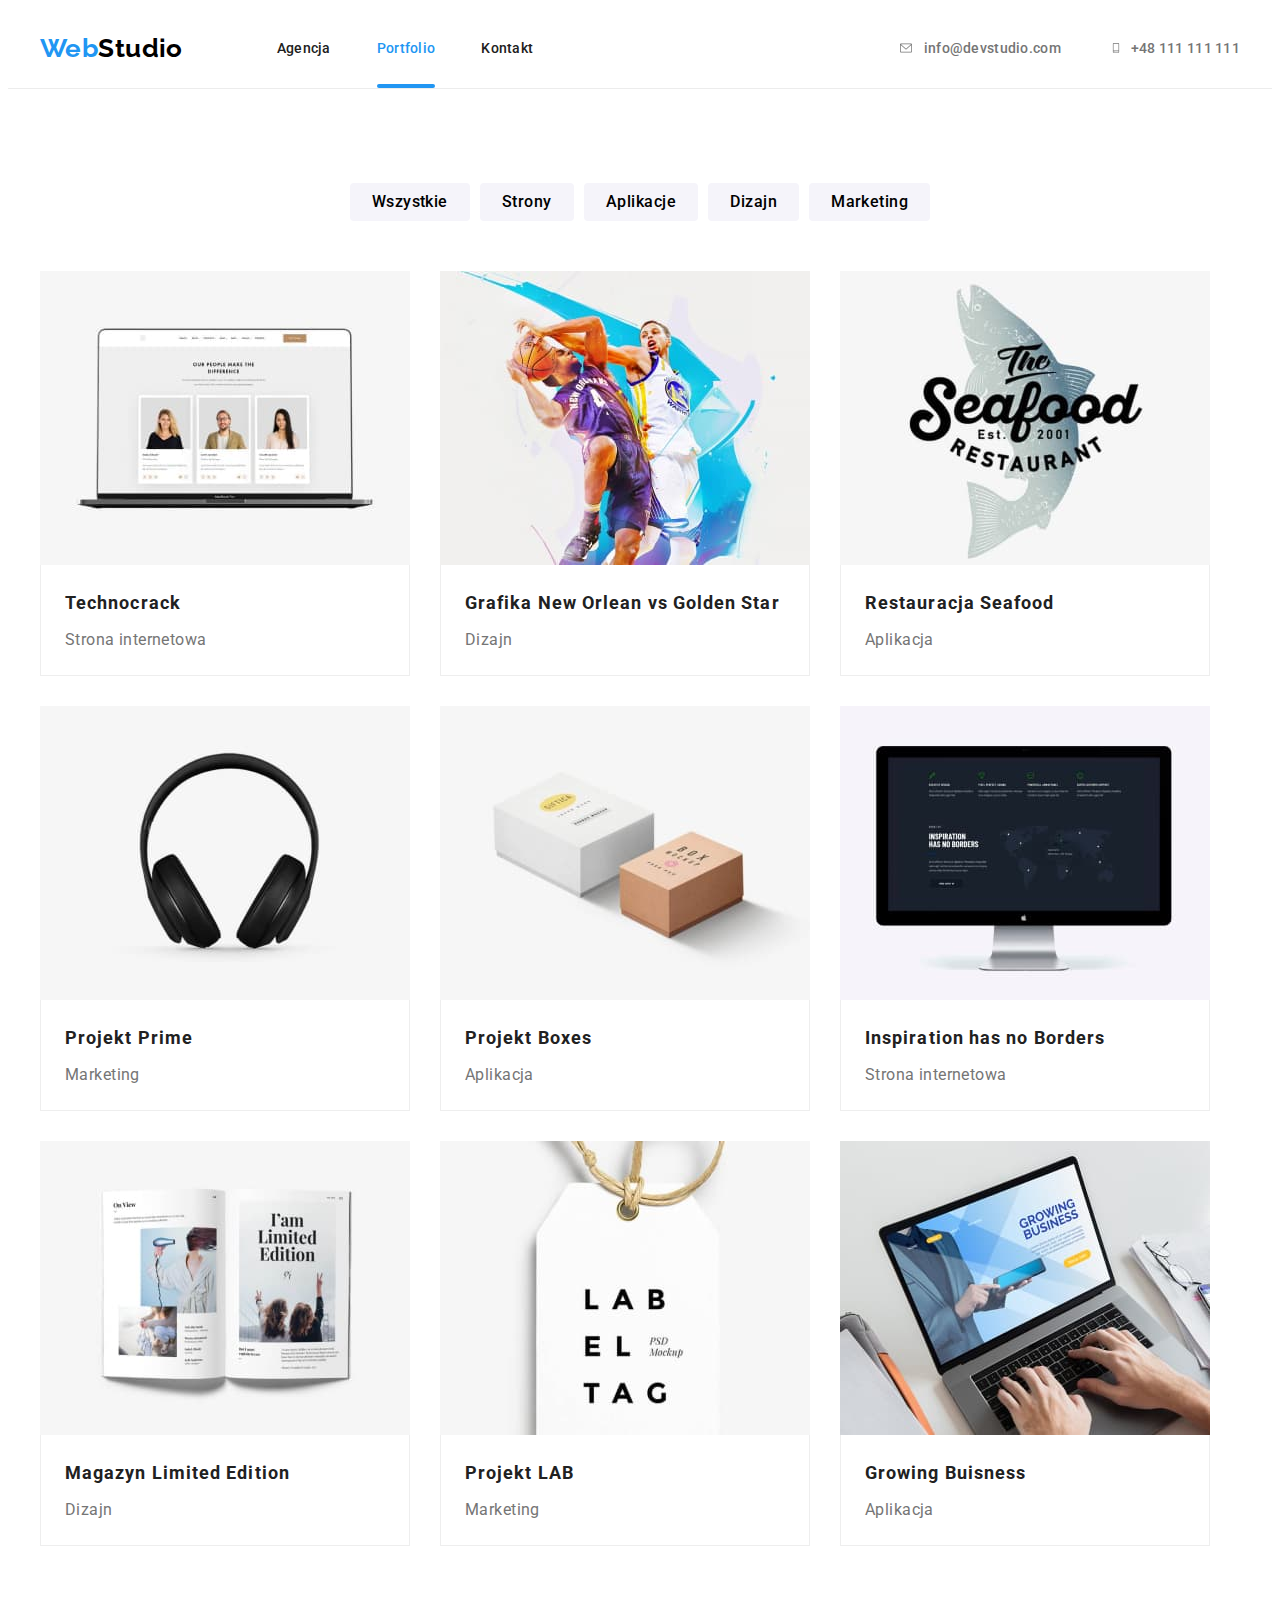
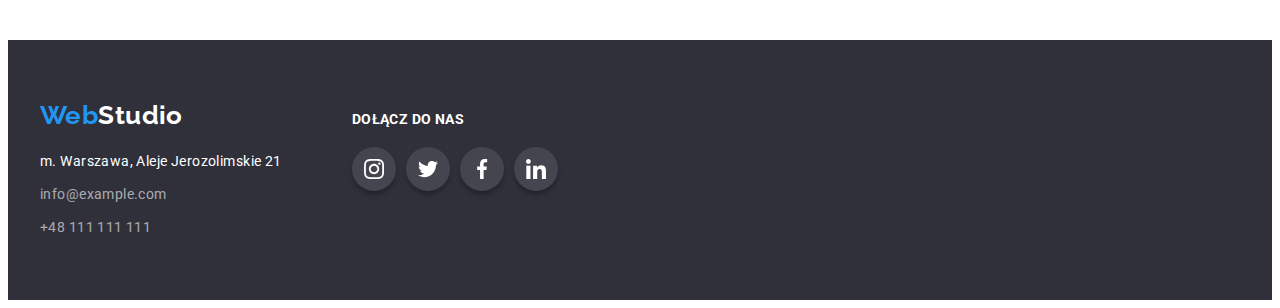
==== commit 7dc93af1: "update portfolio animations" ====
--- a/portfolio.html
+++ b/portfolio.html
@@ -245,13 +245,15 @@
                     width="370"
                     height="294"
                   />
-                  <div class="hidden-description">
-                    <p class="description">
-                      Technocrack jest popularną platformą wykorzystywaną do
-                      rozpowszechniania koronawirusa. Firmy wykorzystują tę
-                      platformę do celów szpiegowskich i ataków na
-                      niezabezpieczone serwery konkurencji
-                    </p>
+                  <div>
+                    <div class="hidden-description">
+                      <p class="description">
+                        Technocrack jest popularną platformą wykorzystywaną do
+                        rozpowszechniania koronawirusa. Firmy wykorzystują tę
+                        platformę do celów szpiegowskich i ataków na
+                        niezabezpieczone serwery konkurencji
+                      </p>
+                    </div>
                   </div>
                 </div>
                 <div class="about-client">
--- a/css/styles.css
+++ b/css/styles.css
@@ -17,7 +17,6 @@
   --footer-color--2: rgba(255, 255, 255, 0.1);
   --borderColor: #eee;
   --icon-style: #afb1b8;
-  --cubic-bezier: (0.4, 0, 0.2, 1);
 }
 /* end global variables */
 
@@ -36,6 +35,7 @@
 h6,
 p {
   margin: 0;
+  text-decoration: none;
 }
 img {
   display: block;
@@ -125,6 +125,9 @@
   line-height: 1.17;
   letter-spacing: 0.02em;
   color: var(--main-text-color);
+  transition-property: color;
+  transition-duration: 250ms;
+  transition-timing-function: cubic-bezier(0.4, 0, 0.2, 1);
 }
 .navigation-contact-list {
   font-weight: 500;
@@ -142,6 +145,13 @@
   letter-spacing: 0.02em;
   display: flex;
   align-items: center;
+  transition-property: color;
+  transition-duration: 250ms;
+  transition-timing-function: cubic-bezier(0.4, 0, 0.2, 1);
+}
+.navigation-link:hover,
+.navigation-link:focus {
+  color: var(--fourth-color);
 }
 
 .current {
@@ -173,13 +183,14 @@
   margin: 0 auto;
   cursor: pointer;
   margin-top: 30px;
-}
-
-.button-menu:hover,
-.button-menu:focus {
-  cursor: pointer;
-  transition-duration: 250ms;
-  transition-timing-function: var(--cubic-bezier);
+  transition-property: color;
+  transition-duration: 250ms;
+  transition-timing-function: cubic-bezier(0.4, 0, 0.2, 1);
+}
+
+.main-button:hover,
+.main-button:focus {
+  color: var(--secondary-text-color);
 }
 .button-portfolio-list {
   display: flex;
@@ -199,14 +210,15 @@
   border: #fff;
   border-radius: 4px;
   padding: 6px 22px;
+  transition-property: color, background-color, box-shadow;
+  transition-duration: 250ms;
+  transition-timing-function: cubic-bezier(0.4, 0, 0.2, 1);
 }
 .button-portfolio-item:hover,
 .button-portfolio-item:focus-visible {
   color: var(--secondary-text-color);
   background-color: var(--fourth-color);
   box-shadow: 0px 4px 4px 0px rgba(0, 0, 0, 0.25);
-  transition-duration: 250ms;
-  transition-timing-function: var(--cubic-bezier);
 }
 .footer {
   padding-top: 60px;
@@ -229,12 +241,18 @@
   color: var(--secondary-text-color);
   text-decoration: inherit;
   font-style: normal;
+  transition-property: color;
+  transition-duration: 250ms;
+  transition-timing-function: cubic-bezier(0.4, 0, 0.2, 1);
 }
 .bottom-contact-link {
   line-height: 1.71;
   color: var(--footer-color--1);
   text-decoration: inherit;
   font-style: normal;
+  transition-property: color;
+  transition-duration: 250ms;
+  transition-timing-function: cubic-bezier(0.4, 0, 0.2, 1);
 }
 .navigation-link:hover,
 .navigation-link:focus,
@@ -246,8 +264,6 @@
 .icon-contact:hover {
   color: var(--fourth-color);
   cursor: pointer;
-  transition-duration: 250ms;
-  transition-timing-function: var(--cubic-bezier);
 }
 .navigation-contact-item:hover,
 .navigation-contact-item:focus,
@@ -256,8 +272,6 @@
   color: var(--fourth-color);
   cursor: pointer;
   fill: currentColor;
-  transition-duration: 250ms;
-  transition-timing-function: var(--cubic-bezier);
 }
 
 /*end links*/
@@ -377,14 +391,14 @@
 .our-customers-link:focus {
   cursor: pointer;
   box-shadow: 0px 4px 4px rgba(0, 0, 0, 0.25);
-  transition-duration: 250ms;
-  transition-timing-function: var(--cubic-bezier);
+  color: var(--secondary-text-color);
 }
 .about-client {
   padding: 20px 24px;
   border-right: 1px solid var(--borderColor);
   border-bottom: 1px solid var(--borderColor);
   border-left: 1px solid var(--borderColor);
+  color: var(--main-text-color);
 }
 .client-name {
   font-weight: 700;
@@ -434,14 +448,14 @@
   justify-content: center;
   border-radius: 50%;
   color: var(--icon-style);
+  transition-property: color, background-color;
+  transition-duration: 250ms;
+  transition-timing-function: cubic-bezier(0.4, 0, 0.2, 1);
 }
 .social-icon-link:hover,
 .social-icon-link:focus {
-  cursor: pointer;
   color: var(--background-color-1);
   background-color: var(--fourth-color);
-  transition-duration: 250ms;
-  transition-timing-function: var(--cubic-bezier);
 }
 .lorem-icon {
   background-color: var(--fifth-color);
@@ -469,13 +483,14 @@
   border: 1px solid currentColor;
   color: var(--icon-style);
   border-radius: 4px;
+  transition-property: color;
+  transition-duration: 250ms;
+  transition-timing-function: cubic-bezier(0.4, 0, 0.2, 1);
 }
 .our-client-link:hover,
 .our-client-link:focus {
   cursor: pointer;
   color: var(--fourth-color);
-  transition-duration: 250ms;
-  transition-timing-function: var(--cubic-bezier);
 }
 
 .our-client-logo-list svg {
@@ -509,6 +524,9 @@
   height: 44px;
   border-radius: 50%;
   background-color: var(--footer-color--2);
+  transition-property: background-color;
+  transition-duration: 250ms;
+  transition-timing-function: cubic-bezier(0.4, 0, 0.2, 1);
 
   box-shadow: 0px 4px 4px rgba(0, 0, 0, 0.25);
 }
@@ -516,9 +534,7 @@
 .social-icon-footer-link:focus {
   border-radius: 50%;
   fill: currentColor;
-  background: var(--fourth-color);
-  transition-duration: 250ms;
-  transition-timing-function: var(--cubic-bezier);
+  background-color: var(--fourth-color);
 }
 /* ----- end icons ----- */
 .footer-wrap {
@@ -533,15 +549,11 @@
   font-weight: 700;
   line-height: 1.17;
   color: var(--fifth-color);
-  text-align: center;
   text-transform: uppercase;
-  padding: 27px;
-  text-align: center;
-}
-.box-text-1,
-.box-text-2,
-.box-text-3 {
   position: absolute;
+  display: flex;
+  justify-content: center;
+  align-items: center;
   width: 370px;
   height: 70px;
   background-color: rgba(47, 48, 58, 0.8);
@@ -549,6 +561,36 @@
   box-shadow: 0px 4px 4px rgba(0, 0, 0, 0.25);
   bottom: 0;
 }
+/* aminacja opisu na portfoli */
+.description {
+  width: 370px;
+  height: 294px;
+  font-family: inherit;
+  font-size: 18px;
+  line-height: 1.56;
+  color: var(--fifth-color);
+  padding: 49px 45px 49px 24px;
+}
+.not-visibility-description {
+  position: relative;
+  overflow: hidden;
+}
+.hidden-description {
+  position: absolute;
+  left: 0;
+  top: 0;
+  cursor: pointer;
+  background: rgba(33, 150, 243, 0.9);
+  transform: translateY(100%);
+  transition-duration: 250ms;
+  transition-timing-function: cubic-bezier(0.4, 0, 0.2, 1);
+}
+
+.not-visibility-description:hover .hidden-description {
+  transform: translateY(0);
+}
+
+/*
 .not-visibility-description {
   position: relative;
   overflow: hidden;
@@ -565,13 +607,17 @@
   background: rgba(33, 150, 243, 0.9);
   padding: 49px 45px 49px 24px;
   transform: translateY(100%);
-  transition-duration: 250ms;
-  transition-timing-function: var(--cubic-bezier);
+  transition-property: color;
+  transition-duration: 250ms;
+  transition-timing-function: cubic-bezier(0.4, 0, 0.2, 1);
 }
 .not-visibility-description:hover .description,
 .our-customers-item:hover .description {
   transform: translateY(0);
-}
+  color: var(--fifth-color);
+}*/
+/* koniec aminacja opisu na portfoli */
+
 /**************** zadanie 5 okno modalne BACKDROP ***************/
 .backdrop {
   width: 100%;
@@ -582,31 +628,34 @@
   background-color: rgba(0, 0, 0, 0.2);
   transition-property: opacity, visibility;
   transition-duration: 250ms;
-  transition-timing-function: var(--cubic-bezier);
+  transition-timing-function: cubic-bezier(0.4, 0, 0.2, 1);
   pointer-events: painted;
 }
 .modal {
   position: absolute;
-  margin: auto;
-  top: 0;
-  right: 0;
-  bottom: 0;
-  left: 0;
+  top: 50%;
+  left: 50%;
   width: 528px;
   height: 581px;
   border-radius: 4px;
   background: #ffffff;
   box-shadow: 0px 1px 3px rgba(0, 0, 0, 0.12), 0px 1px 1px rgba(0, 0, 0, 0.14),
     0px 2px 1px rgba(0, 0, 0, 0.2);
+  transform: translate(-50%, -50%);
+}
+.close-button {
+  width: 18px;
+  height: 18px;
+  fill: var(--button-text-color);
 }
 .modal-close {
-  position: relative;
+  position: absolute;
   width: 30px;
   height: 30px;
-  left: 490px;
   top: 8px;
+  right: 8px;
   border-radius: 50%;
-  background-color: var(--fourth-color);
+  background-color: var(--background-color-1);
   box-shadow: 0px 1px 3px rgba(0, 0, 0, 0.12), 0px 1px 1px rgba(0, 0, 0, 0.14),
     0px 2px 1px rgba(0, 0, 0, 0.2);
 }
@@ -619,3 +668,6 @@
     skew(0deg, 0deg);
 }
 /************ END BACKDROP ************************/
+.about-client > h3 {
+  text-decoration: none;
+}
